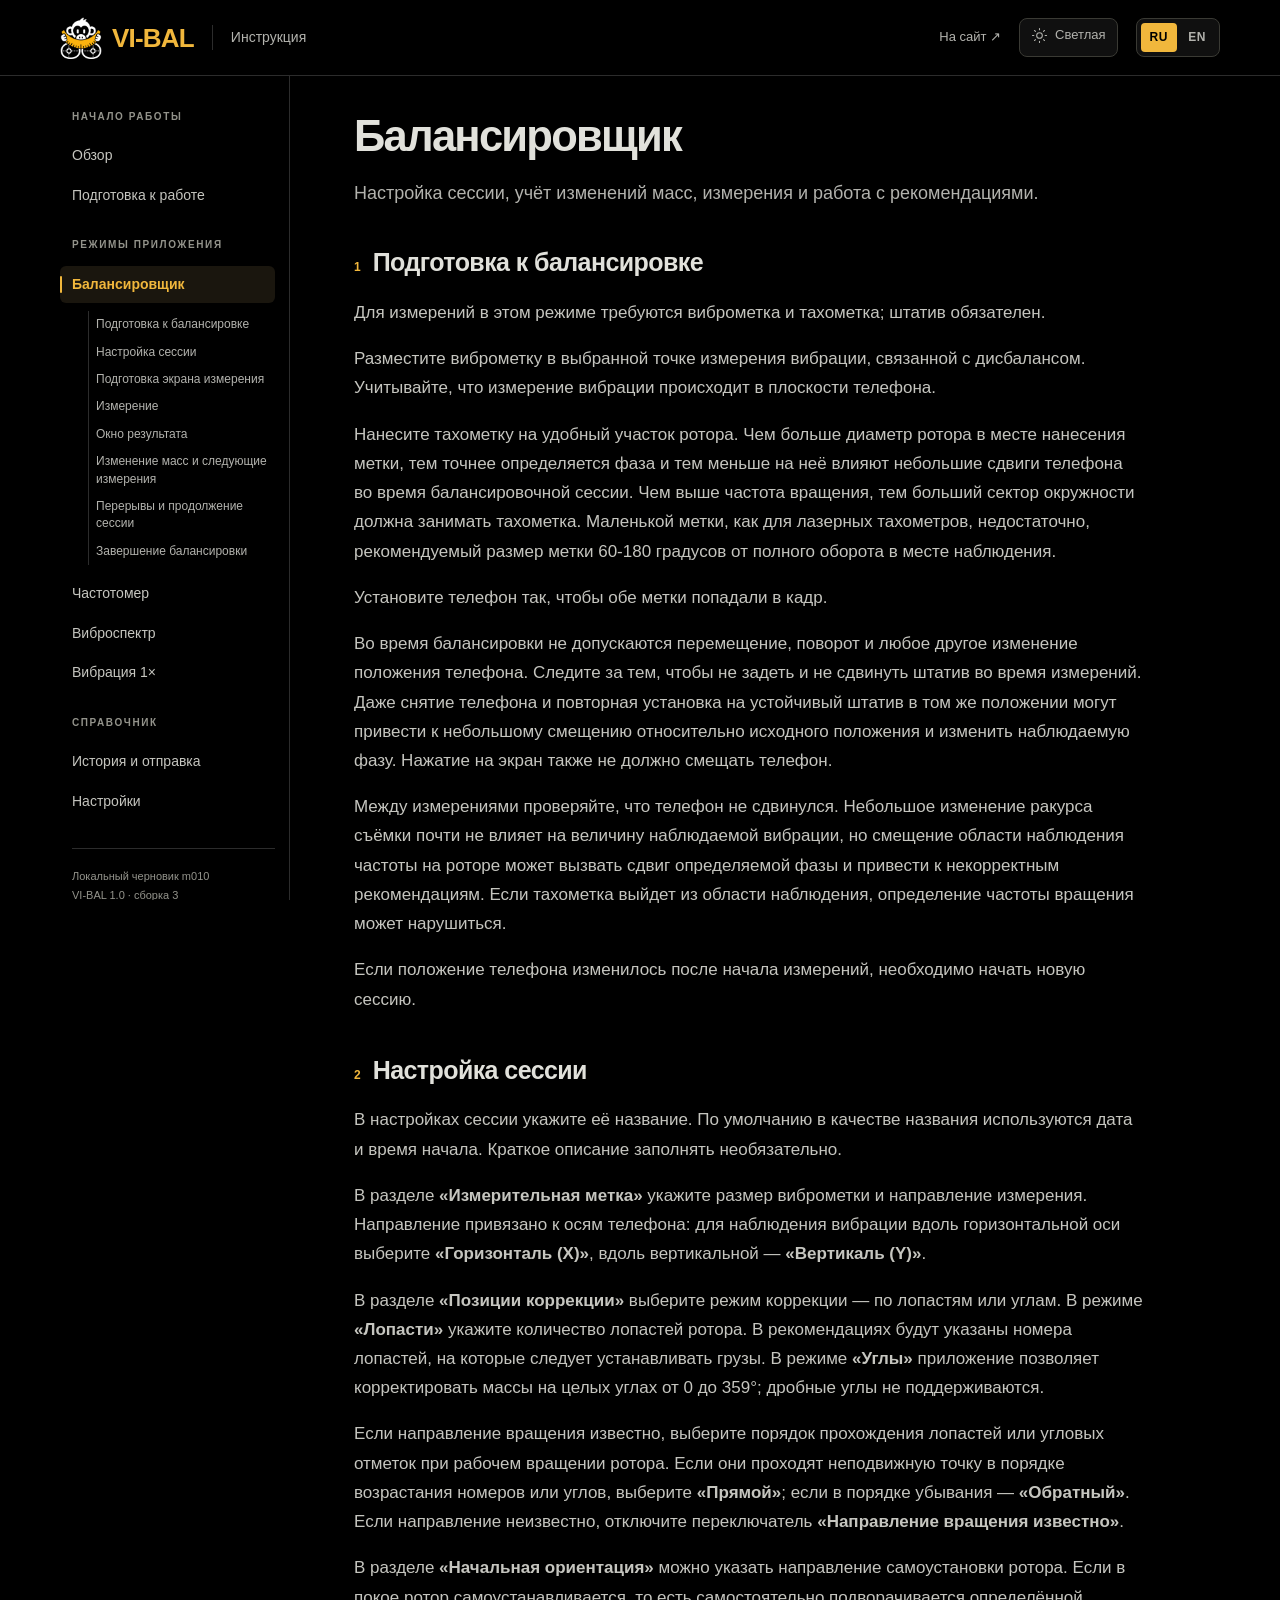
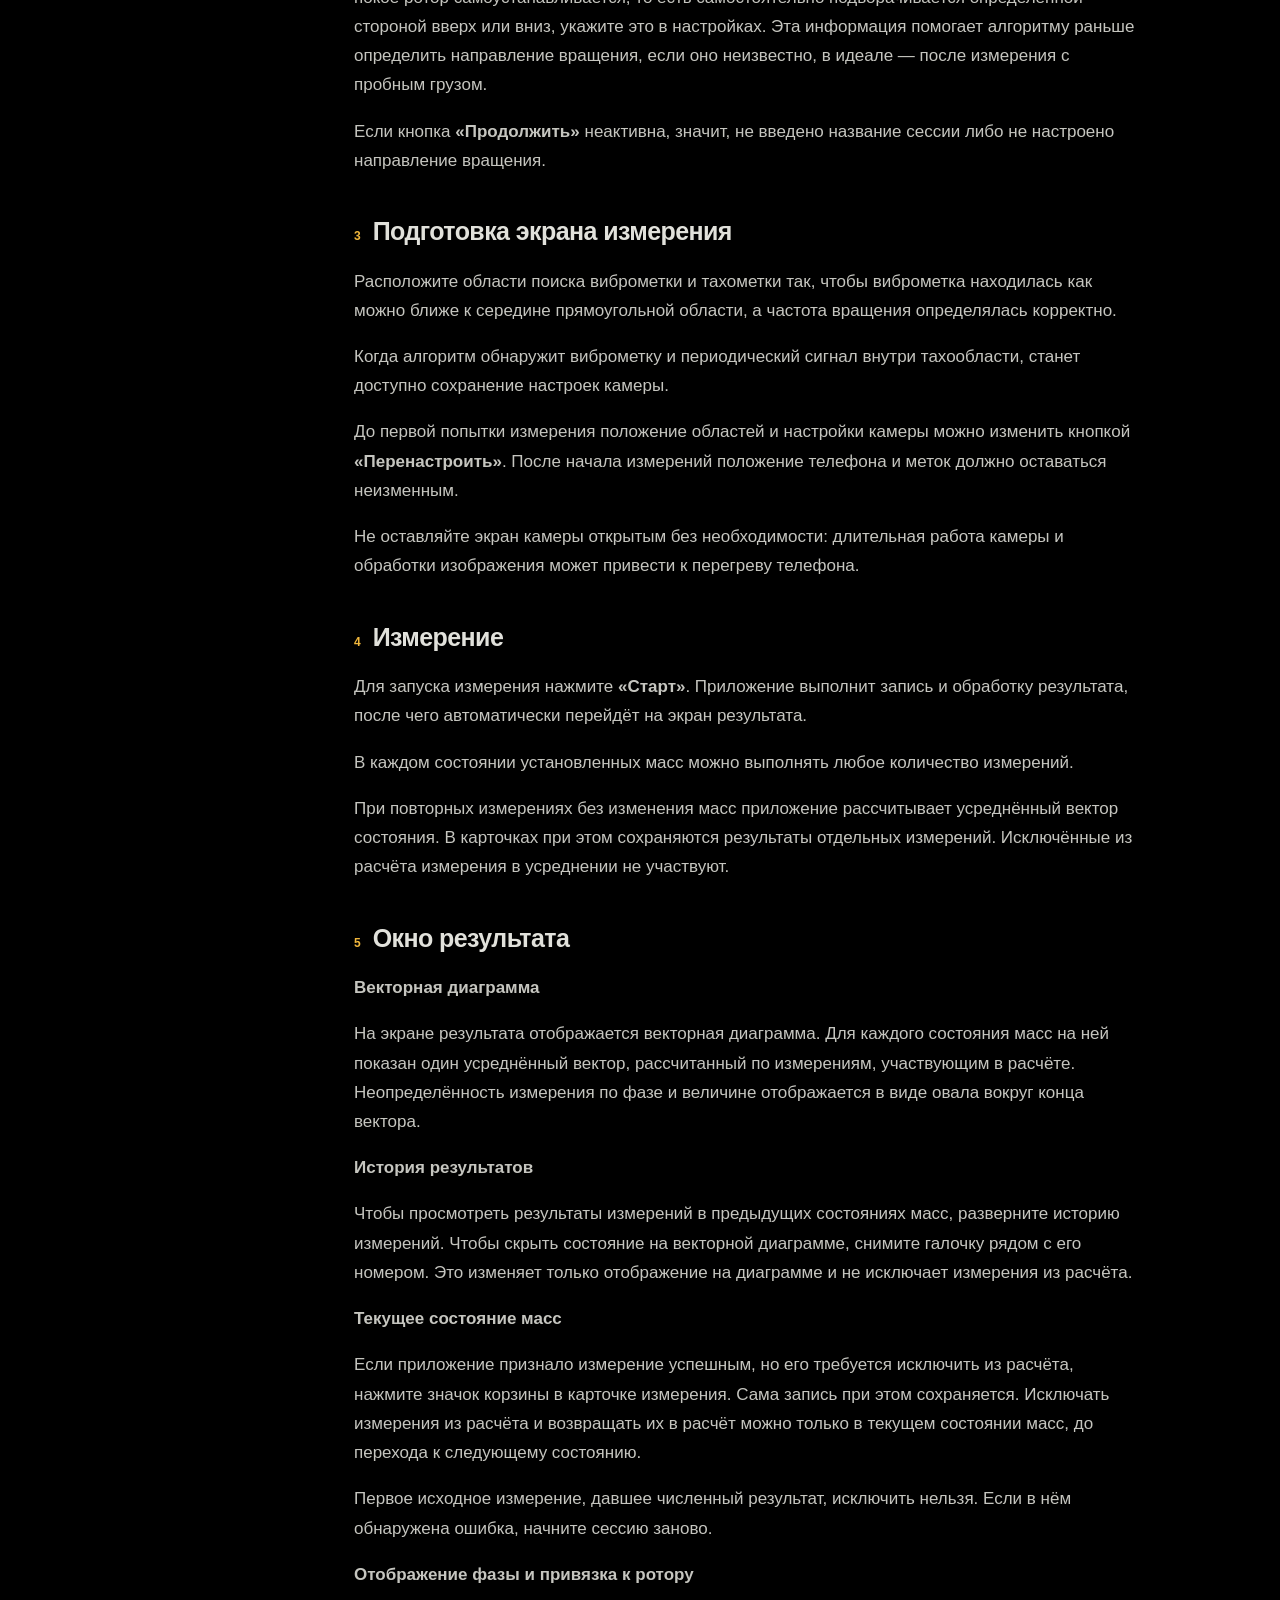
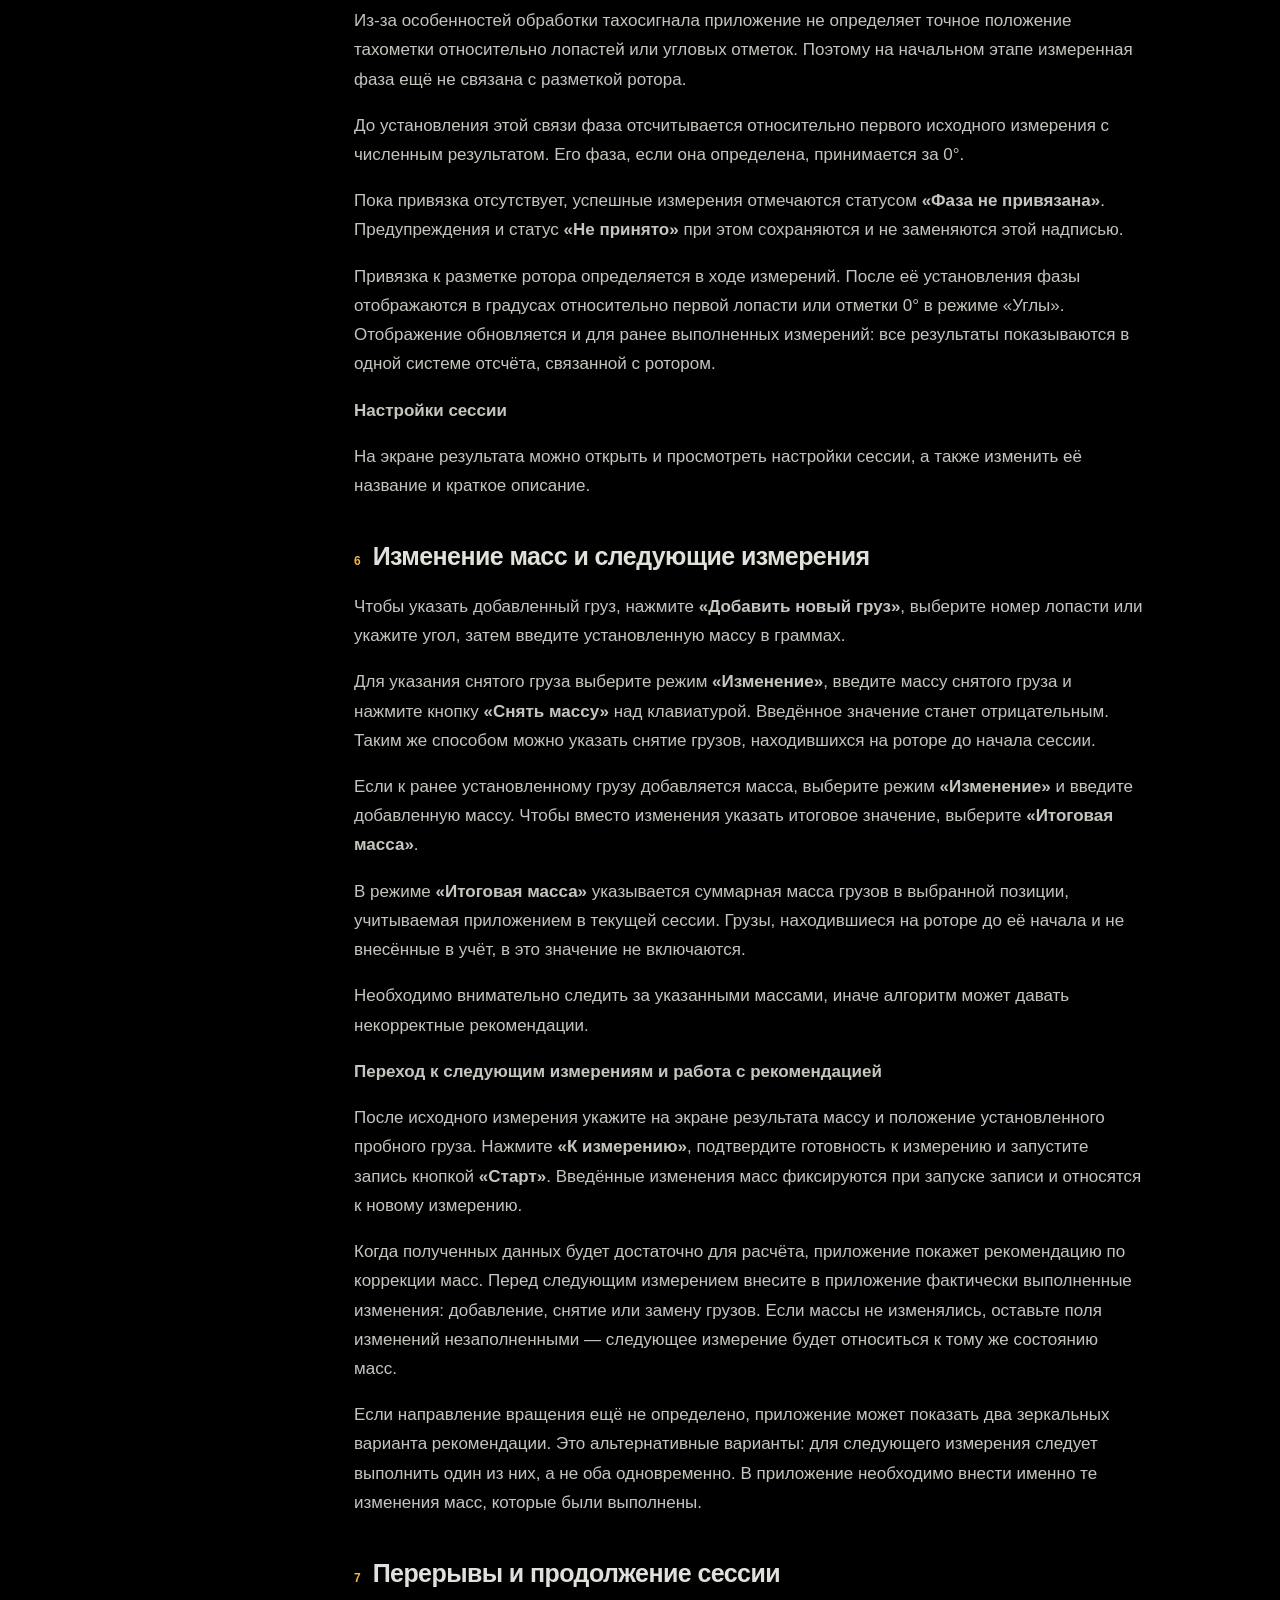
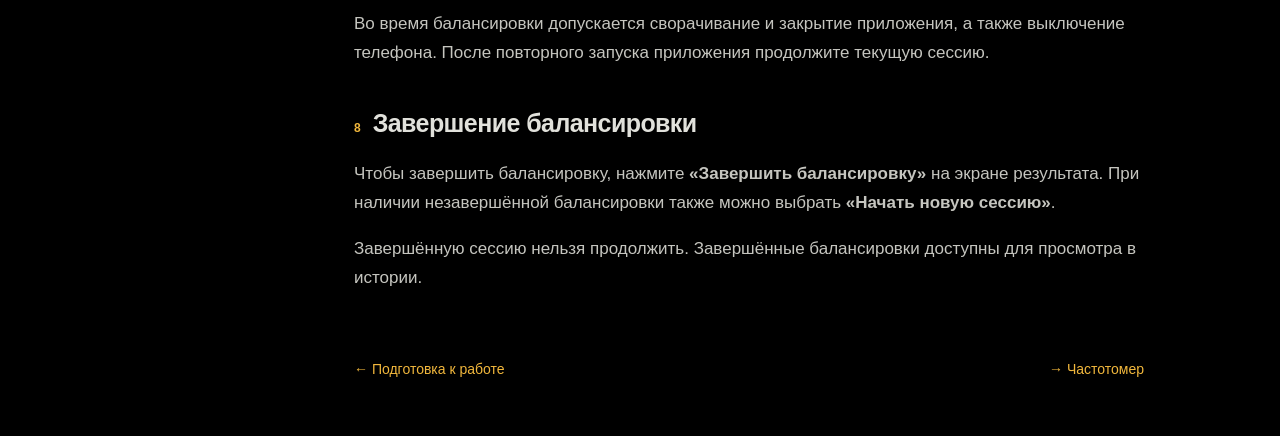
==== guide/balancer.html @ ea5568a9 "Add files via upload" ====
<!doctype html>
<html lang="ru" data-language="ru" data-theme="dark">
<head>
<meta charset="utf-8"><meta name="viewport" content="width=device-width,initial-scale=1,viewport-fit=cover">
<meta name="theme-color" content="#000000"><meta name="robots" content="noindex,nofollow">
<meta name="description" content="Настройка сессии, учёт изменений масс, измерения и работа с рекомендациями.">
<title>Балансировщик — VI-BAL</title>
<script>window.VIBAL_GUIDE = {languages: ["ru", "en"], defaultLanguage: "ru", themes: ["dark", "light"], defaultTheme: "dark"};
(function(){var c=window.VIBAL_GUIDE,p=new URLSearchParams(location.search),s=null,t=null;
try{s=localStorage.getItem("vibal-guide-language");t=localStorage.getItem("vibal-guide-theme");}catch(e){}
var l=c.languages.indexOf(p.get("lang"))>=0?p.get("lang"):(c.languages.indexOf(s)>=0?s:c.defaultLanguage);
var h=c.themes.indexOf(p.get("theme"))>=0?p.get("theme"):(c.themes.indexOf(t)>=0?t:c.defaultTheme);
var r=document.documentElement;r.setAttribute("lang",l);r.setAttribute("data-language",l);r.setAttribute("data-theme",h);})();</script>
<link rel="icon" type="image/png" href="assets/favicon.png">
<link rel="stylesheet" href="assets/guide.css">
<script src="assets/guide.js" defer></script>
</head>
<body data-page="balancer" data-title-ru="Балансировщик — VI-BAL" data-title-en="Balancer — VI-BAL">
<a class="skip-link" href="#main"><span data-lang="ru" lang="ru">К тексту инструкции</span><span data-lang="en" lang="en">Skip to guide text</span></a>
<noscript><p class="noscript">Для переключения языка, темы и мобильного меню нужен JavaScript. Русский текст доступен ниже.</p></noscript>
<header class="site-header"><div class="header-inner">
<a class="brand" href="index.html" aria-label="VI-BAL: инструкция" data-label-ru="VI-BAL: инструкция" data-label-en="VI-BAL: user guide"><img src="assets/MonkeyLogo.jpg" alt="" width="42" height="42"><span class="brand-word">VI-BAL</span><span class="header-name"><span data-lang="ru" lang="ru">Инструкция</span><span data-lang="en" lang="en">User guide</span></span></a>
<div class="header-actions">
<a href="https://vi-bal.com/" data-website target="_blank" rel="noopener noreferrer" class="site-link"><span data-lang="ru" lang="ru">На сайт ↗</span><span data-lang="en" lang="en">Website ↗</span></a>
<button type="button" id="theme-toggle" class="theme-toggle" aria-label="Включить светлую тему" title="Включить светлую тему"><span class="theme-action-light"><svg viewBox="0 0 24 24" width="17" height="17" fill="none" stroke="currentColor" stroke-width="1.5" stroke-linecap="round" aria-hidden="true"><circle cx="12" cy="12" r="4"/><path d="M12 2v2m0 16v2M2 12h2m16 0h2M4.9 4.9l1.4 1.4m11.4 11.4 1.4 1.4M4.9 19.1l1.4-1.4M17.7 6.3l1.4-1.4"/></svg><span data-lang="ru" lang="ru">Светлая</span><span data-lang="en" lang="en">Light</span></span><span class="theme-action-dark"><svg viewBox="0 0 24 24" width="17" height="17" fill="none" stroke="currentColor" stroke-width="1.5" stroke-linecap="round" stroke-linejoin="round" aria-hidden="true"><path d="M20 14.1A8.3 8.3 0 0 1 9.9 4 8.3 8.3 0 1 0 20 14.1Z"/></svg><span data-lang="ru" lang="ru">Тёмная</span><span data-lang="en" lang="en">Dark</span></span></button>
<div class="lang-switch" role="group" aria-label="Язык инструкции" data-label-ru="Язык инструкции" data-label-en="Guide language"><button type="button" data-language-button="ru" aria-pressed="true" lang="ru">RU</button><button type="button" data-language-button="en" aria-pressed="false" lang="en">EN</button></div>
</div></div></header>
<button type="button" id="menu-toggle" class="mobile-nav-toggle" aria-controls="contents" aria-expanded="false"><span data-lang="ru" lang="ru">Содержание инструкции</span><span data-lang="en" lang="en">Guide contents</span><span class="menu-indicator" aria-hidden="true">⌄</span></button>
<div class="layout"><nav id="contents" class="sidebar" aria-label="Содержание" data-label-ru="Содержание" data-label-en="Contents"><div class="nav-group"><p class="sidebar-title"><span data-lang="ru" lang="ru">Начало работы</span><span data-lang="en" lang="en">Getting started</span></p><a class="chapter-link" href="index.html"><span data-lang="ru" lang="ru">Обзор</span><span data-lang="en" lang="en">Overview</span></a><a class="chapter-link" href="preparation.html"><span data-lang="ru" lang="ru">Подготовка к работе</span><span data-lang="en" lang="en">Getting started</span></a></div><div class="nav-group"><p class="sidebar-title"><span data-lang="ru" lang="ru">Режимы приложения</span><span data-lang="en" lang="en">App modes</span></p><a class="chapter-link" href="balancer.html" aria-current="page"><span data-lang="ru" lang="ru">Балансировщик</span><span data-lang="en" lang="en">Balancer</span></a><ul class="section-links"><li><a href="#preparation"><span data-lang="ru" lang="ru">Подготовка к балансировке</span><span data-lang="en" lang="en">Preparing for balancing</span></a></li><li><a href="#setup"><span data-lang="ru" lang="ru">Настройка сессии</span><span data-lang="en" lang="en">Session setup</span></a></li><li><a href="#camera"><span data-lang="ru" lang="ru">Подготовка экрана измерения</span><span data-lang="en" lang="en">Preparing the measurement screen</span></a></li><li><a href="#baseline"><span data-lang="ru" lang="ru">Измерение</span><span data-lang="en" lang="en">Measurement</span></a></li><li><a href="#results"><span data-lang="ru" lang="ru">Окно результата</span><span data-lang="en" lang="en">Result screen</span></a></li><li><a href="#weights"><span data-lang="ru" lang="ru">Изменение масс и следующие измерения</span><span data-lang="en" lang="en">Weight changes and subsequent measurements</span></a></li><li><a href="#breaks"><span data-lang="ru" lang="ru">Перерывы и продолжение сессии</span><span data-lang="en" lang="en">Pausing and resuming a session</span></a></li><li><a href="#finish"><span data-lang="ru" lang="ru">Завершение балансировки</span><span data-lang="en" lang="en">Finishing balancing</span></a></li></ul><a class="chapter-link" href="frequency-meter.html"><span data-lang="ru" lang="ru">Частотомер</span><span data-lang="en" lang="en">Frequency Meter</span></a><a class="chapter-link" href="vibration-spectrum.html"><span data-lang="ru" lang="ru">Виброспектр</span><span data-lang="en" lang="en">Vibration Spectrum</span></a><a class="chapter-link" href="vibration-1x.html"><span data-lang="ru" lang="ru">Вибрация 1×</span><span data-lang="en" lang="en">1× Vibration</span></a></div><div class="nav-group"><p class="sidebar-title"><span data-lang="ru" lang="ru">Справочник</span><span data-lang="en" lang="en">Reference</span></p><a class="chapter-link" href="history.html"><span data-lang="ru" lang="ru">История и отправка</span><span data-lang="en" lang="en">History and sharing</span></a><a class="chapter-link" href="settings.html"><span data-lang="ru" lang="ru">Настройки</span><span data-lang="en" lang="en">Settings</span></a></div><div class="nav-footer"><span data-lang="ru" lang="ru">Локальный черновик m010<br>VI-BAL 1.0 · сборка 3</span><span data-lang="en" lang="en">Local draft m010<br>VI-BAL 1.0 · build 3</span></div></nav>
<main id="main" class="main"><header class="page-header"><h1><span data-lang="ru" lang="ru">Балансировщик</span><span data-lang="en" lang="en">Balancer</span></h1><p class="page-description"><span data-lang="ru" lang="ru">Настройка сессии, учёт изменений масс, измерения и работа с рекомендациями.</span><span data-lang="en" lang="en">Session setup, recording weight changes, measurements and recommendations.</span></p></header>
<section class="guide-section" id="preparation" aria-labelledby="heading-preparation"><h2 class="section-heading" id="heading-preparation"><span class="section-index">1</span> <span data-lang="ru" lang="ru">Подготовка к балансировке</span><span data-lang="en" lang="en">Preparing for balancing</span></h2><p data-content-kind="p"><span data-lang="ru" lang="ru">Для измерений в этом режиме требуются виброметка и тахометка; штатив обязателен.</span><span data-lang="en" lang="en">Measurements in this mode require a vibration marker and a tach mark; a tripod is mandatory.</span></p><p data-content-kind="p"><span data-lang="ru" lang="ru">Разместите виброметку в выбранной точке измерения вибрации, связанной с дисбалансом. Учитывайте, что измерение вибрации происходит в плоскости телефона.</span><span data-lang="en" lang="en">Place the vibration marker at the selected point for measuring vibration caused by unbalance. Keep in mind that vibration is measured in the plane of the phone.</span></p><p data-content-kind="p"><span data-lang="ru" lang="ru">Нанесите тахометку на удобный участок ротора. Чем больше диаметр ротора в месте нанесения метки, тем точнее определяется фаза и тем меньше на неё влияют небольшие сдвиги телефона во время балансировочной сессии. Чем выше частота вращения, тем больший сектор окружности должна занимать тахометка. Маленькой метки, как для лазерных тахометров, недостаточно, рекомендуемый размер метки 60-180 градусов от полного оборота в месте наблюдения.</span><span data-lang="en" lang="en">Apply the tach mark to a convenient part of the rotor. The larger the rotor diameter at the mark location, the more accurately the phase is determined and the less it is affected by small shifts of the phone during a balancing session. The higher the rotational frequency, the larger the sector of the circumference the tach mark must cover. A small mark of the kind used for laser tachometers is not sufficient; the recommended mark size is 60–180 degrees of a full turn at the observation point.</span></p><p data-content-kind="p"><span data-lang="ru" lang="ru">Установите телефон так, чтобы обе метки попадали в кадр.</span><span data-lang="en" lang="en">Position the phone so that both marks are in view.</span></p><p data-content-kind="p"><span data-lang="ru" lang="ru">Во время балансировки не допускаются перемещение, поворот и любое другое изменение положения телефона. Следите за тем, чтобы не задеть и не сдвинуть штатив во время измерений. Даже снятие телефона и повторная установка на устойчивый штатив в том же положении могут привести к небольшому смещению относительно исходного положения и изменить наблюдаемую фазу. Нажатие на экран также не должно смещать телефон.</span><span data-lang="en" lang="en">The phone must not be moved, rotated or repositioned in any way during balancing. Take care not to touch or shift the tripod during measurements. Even removing the phone and placing it back on a stable tripod in the same position can cause a small shift relative to its original position and change the observed phase. Tapping the screen must not move the phone either.</span></p><p data-content-kind="p"><span data-lang="ru" lang="ru">Между измерениями проверяйте, что телефон не сдвинулся. Небольшое изменение ракурса съёмки почти не влияет на величину наблюдаемой вибрации, но смещение области наблюдения частоты на роторе может вызвать сдвиг определяемой фазы и привести к некорректным рекомендациям. Если тахометка выйдет из области наблюдения, определение частоты вращения может нарушиться.</span><span data-lang="en" lang="en">Between measurements, check that the phone has not moved. A small change in viewing angle has almost no effect on the observed vibration magnitude, but shifting the frequency observation region on the rotor can shift the detected phase and lead to incorrect recommendations. If the tach mark leaves the observation region, rotational frequency detection may be disrupted.</span></p><p data-content-kind="p"><span data-lang="ru" lang="ru">Если положение телефона изменилось после начала измерений, необходимо начать новую сессию.</span><span data-lang="en" lang="en">If the phone position changes after measurements have started, you must start a new session.</span></p></section>
<section class="guide-section" id="setup" aria-labelledby="heading-setup"><h2 class="section-heading" id="heading-setup"><span class="section-index">2</span> <span data-lang="ru" lang="ru">Настройка сессии</span><span data-lang="en" lang="en">Session setup</span></h2><p data-content-kind="p"><span data-lang="ru" lang="ru">В настройках сессии укажите её название. По умолчанию в качестве названия используются дата и время начала. Краткое описание заполнять необязательно.</span><span data-lang="en" lang="en">Enter a session title in the session settings. By default, the start date and time are used as the title. The short description is optional.</span></p><p data-content-kind="p"><span data-lang="ru" lang="ru">В разделе <strong>«Измерительная метка»</strong> укажите размер виброметки и направление измерения. Направление привязано к осям телефона: для наблюдения вибрации вдоль горизонтальной оси выберите <strong>«Горизонталь (X)»</strong>, вдоль вертикальной — <strong>«Вертикаль (Y)»</strong>.</span><span data-lang="en" lang="en">Under <strong>Measurement marker</strong>, specify the vibration marker size and measurement direction. The direction is tied to the phone’s axes: select <strong>Horizontal (X)</strong> to observe vibration along the horizontal axis, or <strong>Vertical (Y)</strong> for the vertical axis.</span></p><p data-content-kind="p"><span data-lang="ru" lang="ru">В разделе <strong>«Позиции коррекции»</strong> выберите режим коррекции — по лопастям или углам. В режиме <strong>«Лопасти»</strong> укажите количество лопастей ротора. В рекомендациях будут указаны номера лопастей, на которые следует устанавливать грузы. В режиме <strong>«Углы»</strong> приложение позволяет корректировать массы на целых углах от 0 до 359°; дробные углы не поддерживаются.</span><span data-lang="en" lang="en">Under <strong>Correction positions</strong>, select blade-based or angle-based correction. In <strong>Blades</strong> mode, specify the number of rotor blades. Recommendations will identify the blades on which weights should be installed. In <strong>Angles</strong> mode, the app allows weight corrections at integer angles from 0 to 359°; fractional angles are not supported.</span></p><p data-content-kind="p"><span data-lang="ru" lang="ru">Если направление вращения известно, выберите порядок прохождения лопастей или угловых отметок при рабочем вращении ротора. Если они проходят неподвижную точку в порядке возрастания номеров или углов, выберите <strong>«Прямой»</strong>; если в порядке убывания — <strong>«Обратный»</strong>. Если направление неизвестно, отключите переключатель <strong>«Направление вращения известно»</strong>.</span><span data-lang="en" lang="en">If the rotation direction is known, select the order in which blade numbers or angle markings pass a fixed point during normal rotor operation. Select <strong>Increasing</strong> if they pass in increasing numerical or angular order, or <strong>Decreasing</strong> if they pass in decreasing order. If the direction is unknown, turn off <strong>Rotation direction is known</strong>.</span></p><p data-content-kind="p"><span data-lang="ru" lang="ru">В разделе <strong>«Начальная ориентация»</strong> можно указать направление самоустановки ротора. Если в покое ротор самоустанавливается, то есть самостоятельно подворачивается определённой стороной вверх или вниз, укажите это в настройках. Эта информация помогает алгоритму раньше определить направление вращения, если оно неизвестно, в идеале — после измерения с пробным грузом.</span><span data-lang="en" lang="en">Under <strong>Initial orientation</strong>, you can specify the rotor’s self-settling orientation. If the rotor settles at rest, turning a particular side upwards or downwards on its own, indicate this in the settings. This information helps the algorithm determine an unknown rotation direction sooner, ideally after the trial-weight measurement.</span></p><p data-content-kind="p"><span data-lang="ru" lang="ru">Если кнопка <strong>«Продолжить»</strong> неактивна, значит, не введено название сессии либо не настроено направление вращения.</span><span data-lang="en" lang="en">If <strong>Continue</strong> is inactive, the session title has not been entered or the rotation direction has not been configured.</span></p></section>
<section class="guide-section" id="camera" aria-labelledby="heading-camera"><h2 class="section-heading" id="heading-camera"><span class="section-index">3</span> <span data-lang="ru" lang="ru">Подготовка экрана измерения</span><span data-lang="en" lang="en">Preparing the measurement screen</span></h2><p data-content-kind="p"><span data-lang="ru" lang="ru">Расположите области поиска виброметки и тахометки так, чтобы виброметка находилась как можно ближе к середине прямоугольной области, а частота вращения определялась корректно.</span><span data-lang="en" lang="en">Position the vibration marker and tach mark search regions so that the vibration marker is as close as possible to the centre of its rectangular region and the rotational frequency is detected correctly.</span></p><p data-content-kind="p"><span data-lang="ru" lang="ru">Когда алгоритм обнаружит виброметку и периодический сигнал внутри тахообласти, станет доступно сохранение настроек камеры.</span><span data-lang="en" lang="en">Once the algorithm detects the vibration marker and a periodic signal within the tach region, the camera settings can be saved.</span></p><p data-content-kind="p"><span data-lang="ru" lang="ru">До первой попытки измерения положение областей и настройки камеры можно изменить кнопкой <strong>«Перенастроить»</strong>. После начала измерений положение телефона и меток должно оставаться неизменным.</span><span data-lang="en" lang="en">Before the first measurement attempt, you can change the region positions and camera settings using <strong>Reconfigure</strong>. Once measurements have started, the phone and marks must remain in the same positions.</span></p><p data-content-kind="p"><span data-lang="ru" lang="ru">Не оставляйте экран камеры открытым без необходимости: длительная работа камеры и обработки изображения может привести к перегреву телефона.</span><span data-lang="en" lang="en">Do not leave the camera screen open unnecessarily: prolonged camera operation and image processing can cause the phone to overheat.</span></p></section>
<section class="guide-section" id="baseline" aria-labelledby="heading-baseline"><h2 class="section-heading" id="heading-baseline"><span class="section-index">4</span> <span data-lang="ru" lang="ru">Измерение</span><span data-lang="en" lang="en">Measurement</span></h2><p data-content-kind="p"><span data-lang="ru" lang="ru">Для запуска измерения нажмите <strong>«Старт»</strong>. Приложение выполнит запись и обработку результата, после чего автоматически перейдёт на экран результата.</span><span data-lang="en" lang="en">Tap <strong>Start</strong> to begin a measurement. The app will record and process the measurement, then automatically open the result screen.</span></p><p data-content-kind="p"><span data-lang="ru" lang="ru">В каждом состоянии установленных масс можно выполнять любое количество измерений.</span><span data-lang="en" lang="en">You can take any number of measurements in each weight state.</span></p><p data-content-kind="p"><span data-lang="ru" lang="ru">При повторных измерениях без изменения масс приложение рассчитывает усреднённый вектор состояния. В карточках при этом сохраняются результаты отдельных измерений. Исключённые из расчёта измерения в усреднении не участвуют.</span><span data-lang="en" lang="en">When measurements are repeated without changing weights, the app calculates an averaged vector for the state. The cards retain the individual measurement results. Measurements excluded from the calculation are not included in the average.</span></p></section>
<section class="guide-section" id="results" aria-labelledby="heading-results"><h2 class="section-heading" id="heading-results"><span class="section-index">5</span> <span data-lang="ru" lang="ru">Окно результата</span><span data-lang="en" lang="en">Result screen</span></h2><p data-content-kind="p"><span data-lang="ru" lang="ru"><strong>Векторная диаграмма</strong></span><span data-lang="en" lang="en"><strong>Vector diagram</strong></span></p><p data-content-kind="p"><span data-lang="ru" lang="ru">На экране результата отображается векторная диаграмма. Для каждого состояния масс на ней показан один усреднённый вектор, рассчитанный по измерениям, участвующим в расчёте. Неопределённость измерения по фазе и величине отображается в виде овала вокруг конца вектора.</span><span data-lang="en" lang="en">The result screen displays a vector diagram. Each weight state is represented by one averaged vector calculated from the measurements included in the calculation. Measurement uncertainty in phase and magnitude is shown as an oval around the tip of the vector.</span></p><p data-content-kind="p"><span data-lang="ru" lang="ru"><strong>История результатов</strong></span><span data-lang="en" lang="en"><strong>Result history</strong></span></p><p data-content-kind="p"><span data-lang="ru" lang="ru">Чтобы просмотреть результаты измерений в предыдущих состояниях масс, разверните историю измерений. Чтобы скрыть состояние на векторной диаграмме, снимите галочку рядом с его номером. Это изменяет только отображение на диаграмме и не исключает измерения из расчёта.</span><span data-lang="en" lang="en">Expand the measurement history to view results from previous weight states. Clear the checkbox next to a state’s number to hide it on the vector diagram. This changes only its visibility on the diagram; it does not exclude measurements from the calculation.</span></p><p id="states" style="scroll-margin-top: calc(var(--header) + 68px)" data-content-kind="p"><span data-lang="ru" lang="ru"><strong>Текущее состояние масс</strong></span><span data-lang="en" lang="en"><strong>Current weight state</strong></span></p><p data-content-kind="p"><span data-lang="ru" lang="ru">Если приложение признало измерение успешным, но его требуется исключить из расчёта, нажмите значок корзины в карточке измерения. Сама запись при этом сохраняется. Исключать измерения из расчёта и возвращать их в расчёт можно только в текущем состоянии масс, до перехода к следующему состоянию.</span><span data-lang="en" lang="en">If the app has accepted a measurement but you need to exclude it from the calculation, tap the trash icon on its card. The record itself is retained. Measurements can be excluded from and returned to the calculation only within the current weight state, before moving to the next state.</span></p><p data-content-kind="p"><span data-lang="ru" lang="ru">Первое исходное измерение, давшее численный результат, исключить нельзя. Если в нём обнаружена ошибка, начните сессию заново.</span><span data-lang="en" lang="en">The first initial measurement that produced a numerical result cannot be excluded. If you find an error in it, start the session again.</span></p><p data-content-kind="p"><span data-lang="ru" lang="ru"><strong>Отображение фазы и привязка к ротору</strong></span><span data-lang="en" lang="en"><strong>Phase display and rotor reference</strong></span></p><p data-content-kind="p"><span data-lang="ru" lang="ru">Из-за особенностей обработки тахосигнала приложение не определяет точное положение тахометки относительно лопастей или угловых отметок. Поэтому на начальном этапе измеренная фаза ещё не связана с разметкой ротора.</span><span data-lang="en" lang="en">Because of how the tach signal is processed, the app does not determine the exact position of the tach mark relative to the blades or angle markings. At the initial stage, the measured phase is therefore not yet referenced to the rotor markings.</span></p><p data-content-kind="p"><span data-lang="ru" lang="ru">До установления этой связи фаза отсчитывается относительно первого исходного измерения с численным результатом. Его фаза, если она определена, принимается за 0°.</span><span data-lang="en" lang="en">Until this reference is established, phase is measured relative to the first initial measurement with a numerical result. Its phase, if determined, is taken as 0°.</span></p><p data-content-kind="p"><span data-lang="ru" lang="ru">Пока привязка отсутствует, успешные измерения отмечаются статусом <strong>«Фаза не привязана»</strong>. Предупреждения и статус <strong>«Не принято»</strong> при этом сохраняются и не заменяются этой надписью.</span><span data-lang="en" lang="en">Until the reference is established, successful measurements are labelled <strong>Phase not referenced</strong>. Warnings and the <strong>Not accepted</strong> status remain unchanged and are not replaced by this label.</span></p><p data-content-kind="p"><span data-lang="ru" lang="ru">Привязка к разметке ротора определяется в ходе измерений. После её установления фазы отображаются в градусах относительно первой лопасти или отметки 0° в режиме «Углы». Отображение обновляется и для ранее выполненных измерений: все результаты показываются в одной системе отсчёта, связанной с ротором.</span><span data-lang="en" lang="en">The reference to the rotor markings is established during measurements. Once it is established, phases are displayed in degrees relative to the first blade, or to the 0° mark in Angles mode. Previously completed measurements are also updated: all results are displayed in a single reference frame tied to the rotor.</span></p><p data-content-kind="p"><span data-lang="ru" lang="ru"><strong>Настройки сессии</strong></span><span data-lang="en" lang="en"><strong>Session settings</strong></span></p><p data-content-kind="p"><span data-lang="ru" lang="ru">На экране результата можно открыть и просмотреть настройки сессии, а также изменить её название и краткое описание.</span><span data-lang="en" lang="en">On the result screen, you can open and review the session settings and edit the session title and short description.</span></p></section>
<section class="guide-section" id="weights" aria-labelledby="heading-weights"><h2 class="section-heading" id="heading-weights"><span class="section-index">6</span> <span data-lang="ru" lang="ru">Изменение масс и следующие измерения</span><span data-lang="en" lang="en">Weight changes and subsequent measurements</span></h2><p data-content-kind="p"><span data-lang="ru" lang="ru">Чтобы указать добавленный груз, нажмите <strong>«Добавить новый груз»</strong>, выберите номер лопасти или укажите угол, затем введите установленную массу в граммах.</span><span data-lang="en" lang="en">To enter a weight that has been added, tap <strong>Add new weight</strong>, select a blade number or enter an angle, then enter the installed mass in grams.</span></p><p data-content-kind="p"><span data-lang="ru" lang="ru">Для указания снятого груза выберите режим <strong>«Изменение»</strong>, введите массу снятого груза и нажмите кнопку <strong>«Снять массу»</strong> над клавиатурой. Введённое значение станет отрицательным. Таким же способом можно указать снятие грузов, находившихся на роторе до начала сессии.</span><span data-lang="en" lang="en">To record a removed weight, select <strong>Change</strong>, enter the mass of the removed weight and tap <strong>Remove weight</strong> above the keyboard. The entered value will become negative. The same method can be used to record the removal of weights that were on the rotor before the session began.</span></p><p data-content-kind="p"><span data-lang="ru" lang="ru">Если к ранее установленному грузу добавляется масса, выберите режим <strong>«Изменение»</strong> и введите добавленную массу. Чтобы вместо изменения указать итоговое значение, выберите <strong>«Итоговая масса»</strong>.</span><span data-lang="en" lang="en">If you add mass to a previously installed weight, select <strong>Change</strong> and enter the added mass. To enter the resulting total instead of a change, select <strong>Total mass</strong>.</span></p><p data-content-kind="p"><span data-lang="ru" lang="ru">В режиме <strong>«Итоговая масса»</strong> указывается суммарная масса грузов в выбранной позиции, учитываемая приложением в текущей сессии. Грузы, находившиеся на роторе до её начала и не внесённые в учёт, в это значение не включаются.</span><span data-lang="en" lang="en"><strong>Total mass</strong> specifies the total mass of the weights at the selected position that the app is tracking in the current session. Weights that were already on the rotor before the session began and were not entered in the app are not included in this value.</span></p><p data-content-kind="p"><span data-lang="ru" lang="ru">Необходимо внимательно следить за указанными массами, иначе алгоритм может давать некорректные рекомендации.</span><span data-lang="en" lang="en">Check the entered masses carefully; incorrect values can lead to incorrect recommendations.</span></p><p id="recommendation" style="scroll-margin-top: calc(var(--header) + 68px)" data-content-kind="p"><span data-lang="ru" lang="ru"><strong>Переход к следующим измерениям и работа с рекомендацией</strong></span><span data-lang="en" lang="en"><strong>Proceeding to the next measurement and using recommendations</strong></span></p><p data-content-kind="p"><span data-lang="ru" lang="ru">После исходного измерения укажите на экране результата массу и положение установленного пробного груза. Нажмите <strong>«К измерению»</strong>, подтвердите готовность к измерению и запустите запись кнопкой <strong>«Старт»</strong>. Введённые изменения масс фиксируются при запуске записи и относятся к новому измерению.</span><span data-lang="en" lang="en">After the initial measurement, enter the mass and position of the installed trial weight on the result screen. Tap <strong>Back to Measurement</strong>, confirm that you are ready to measure, and start recording with <strong>Start</strong>. The entered weight changes are committed when recording starts and apply to the new measurement.</span></p><p data-content-kind="p"><span data-lang="ru" lang="ru">Когда полученных данных будет достаточно для расчёта, приложение покажет рекомендацию по коррекции масс. Перед следующим измерением внесите в приложение фактически выполненные изменения: добавление, снятие или замену грузов. Если массы не изменялись, оставьте поля изменений незаполненными — следующее измерение будет относиться к тому же состоянию масс.</span><span data-lang="en" lang="en">Once enough data has been collected for the calculation, the app will show a weight correction recommendation. Before the next measurement, record the changes actually made: adding, removing or replacing weights. If the weights have not changed, leave the change fields empty; the next measurement will belong to the same weight state.</span></p><p data-content-kind="p"><span data-lang="ru" lang="ru">Если направление вращения ещё не определено, приложение может показать два зеркальных варианта рекомендации. Это альтернативные варианты: для следующего измерения следует выполнить один из них, а не оба одновременно. В приложение необходимо внести именно те изменения масс, которые были выполнены.</span><span data-lang="en" lang="en">If the rotation direction has not yet been determined, the app may show two mirrored recommendations. These are alternatives: implement one of them for the next measurement, not both at once. Enter only the weight changes that were actually made.</span></p></section>
<section class="guide-section" id="breaks" aria-labelledby="heading-breaks"><h2 class="section-heading" id="heading-breaks"><span class="section-index">7</span> <span data-lang="ru" lang="ru">Перерывы и продолжение сессии</span><span data-lang="en" lang="en">Pausing and resuming a session</span></h2><p data-content-kind="p"><span data-lang="ru" lang="ru">Во время балансировки допускается сворачивание и закрытие приложения, а также выключение телефона. После повторного запуска приложения продолжите текущую сессию.</span><span data-lang="en" lang="en">During balancing, you may minimise or close the app, or switch off the phone. When you relaunch the app, continue the current session.</span></p></section>
<section class="guide-section" id="finish" aria-labelledby="heading-finish"><h2 class="section-heading" id="heading-finish"><span class="section-index">8</span> <span data-lang="ru" lang="ru">Завершение балансировки</span><span data-lang="en" lang="en">Finishing balancing</span></h2><p data-content-kind="p"><span data-lang="ru" lang="ru">Чтобы завершить балансировку, нажмите <strong>«Завершить балансировку»</strong> на экране результата. При наличии незавершённой балансировки также можно выбрать <strong>«Начать новую сессию»</strong>.</span><span data-lang="en" lang="en">To finish balancing, tap <strong>Finish balancing</strong> on the result screen. If there is an unfinished balancing session, you can also select <strong>Start new session</strong>.</span></p><p data-content-kind="p"><span data-lang="ru" lang="ru">Завершённую сессию нельзя продолжить. Завершённые балансировки доступны для просмотра в истории.</span><span data-lang="en" lang="en">A completed session cannot be resumed. Completed balancing sessions can be viewed in History.</span></p></section>
<nav class="chapter-pager" aria-label="Другие главы" data-label-ru="Другие главы" data-label-en="Other chapters"><a href="preparation.html" class="pager-link pager-prev" rel="prev"><span data-lang="ru" lang="ru">← Подготовка к работе</span><span data-lang="en" lang="en">← Getting started</span></a><a href="frequency-meter.html" class="pager-link pager-next" rel="next"><span data-lang="ru" lang="ru">→ Частотомер</span><span data-lang="en" lang="en">→ Frequency Meter</span></a></nav>
</main></div>
</body></html>
---- guide/assets/guide.css ----
/* VI-BAL manual m005. Original navigation shell; unboxed reading text. */
:root {
  color-scheme: dark;
  --bg: #000;
  --text: #c5c5bf;
  --heading: #e1e1db;
  --muted: #b2b2ad;
  --quiet: #93938b;
  --line: #2c2c2c;
  --accent: #f1b73c;
  --brand: #f1b73c;
  --accent-surface: #1a160e;
  --hover: #141414;
  --control-bg: #101010;
  --control-line: #3a3a34;
  --menu-bg: #0b0b0a;
  --button-active-bg: #f1b73c;
  --button-active-text: #000;
  --header: 76px;
  --max: 1160px;
}
:root[data-theme="light"] {
  color-scheme: light;
  --bg: #f5f3ee;
  --text: #1b1b19;
  --heading: #11110f;
  --muted: #51514b;
  --quiet: #62625b;
  --line: #d9d6ce;
  --accent: #78540a;
  --brand: #332c1c;
  --accent-surface: #eae0ca;
  --hover: #eae7df;
  --control-bg: #efede6;
  --control-line: #c9c5b9;
  --menu-bg: #f5f3ee;
  --button-active-bg: #f1b73c;
  --button-active-text: #16140e;
}
* { box-sizing: border-box; }
html { background: var(--bg); scroll-behavior: auto; -webkit-text-size-adjust: 100%; }
body {
  margin: 0; min-height: 100vh; color: var(--text); background: var(--bg);
  font-family: -apple-system, BlinkMacSystemFont, "Segoe UI", Arial, sans-serif;
  font-size: 17px; line-height: 1.72; -webkit-font-smoothing: antialiased;
}
html[data-language="ru"] [data-lang="en"],
html[data-language="en"] [data-lang="ru"], [hidden] { display: none !important; }
a { color: var(--accent); text-underline-offset: .19em; text-decoration-thickness: 1px; }
a:hover { text-decoration-color: currentColor; }
button { font: inherit; color: inherit; cursor: pointer; touch-action: manipulation; }
button, a { -webkit-tap-highlight-color: transparent; }
a:focus-visible, button:focus-visible { outline: 2px solid var(--accent); outline-offset: 5px; border-radius: 4px; }
::selection { color: #111; background: #f1b73c; }
img { max-width: 100%; height: auto; }
.skip-link { position: fixed; left: 20px; top: -120px; z-index: 100; padding: 12px 18px; background: var(--button-active-bg); color: #000; border-radius: 8px; }
.skip-link:focus { top: 12px; }
.site-header { height: var(--header); position: sticky; top: 0; z-index: 40; background: var(--bg); border-bottom: 1px solid var(--line); }
.header-inner { width: min(calc(100% - 64px), var(--max)); height: 100%; margin: auto; display: flex; align-items: center; justify-content: space-between; gap: 20px; }
.brand { display: flex; align-items: center; gap: 10px; color: var(--brand); text-decoration: none; flex-shrink: 0; }
.brand img { width: 42px; height: 42px; object-fit: contain; border-radius: 8px; }
.brand-word { font-size: 26px; letter-spacing: -.8px; font-weight: 850; line-height: 1; }
.header-name { color: var(--muted); font-size: 14px; border-left: 1px solid var(--line); padding-left: 18px; margin-left: 8px; font-weight: 400; letter-spacing: 0; }
.header-actions { display: flex; align-items: center; gap: 18px; }
.site-link { color: var(--muted); text-decoration: none; font-size: 13px; white-space: nowrap; }
.site-link:hover { color: var(--heading); }
.theme-toggle { height: 39px; border: 1px solid var(--control-line); border-radius: 8px; background: var(--control-bg); color: var(--muted); font-size: 13px; line-height: 1.3; padding: 0 11px; }
.theme-toggle:hover { background: var(--hover); color: var(--heading); }
.theme-action-light, .theme-action-dark { display: inline-flex; align-items: center; gap: 7px; white-space: nowrap; }
.theme-toggle svg { flex-shrink: 0; }
html[data-theme="dark"] .theme-action-dark,
html[data-theme="light"] .theme-action-light { display: none !important; }
.lang-switch { display: flex; align-items: center; gap: 2px; padding: 4px; border: 1px solid var(--control-line); border-radius: 8px; background: var(--control-bg); }
.lang-switch button { border: 0; background: transparent; font-size: 12px; font-weight: 700; letter-spacing: .05em; line-height: 1.3; padding: 7px 9px; border-radius: 4px; color: var(--muted); }
.lang-switch button[aria-pressed="true"] { background: var(--button-active-bg); color: var(--button-active-text); }
.lang-switch button:hover:not([aria-pressed="true"]) { background: var(--hover); color: var(--heading); }
.mobile-nav-toggle { display: none; }
.layout { width: min(calc(100% - 64px), var(--max)); margin: 0 auto; display: grid; grid-template-columns: 230px minmax(0, 1fr); gap: 64px; align-items: start; }
.sidebar { position: sticky; top: var(--header); padding: 32px 14px 30px 0; border-right: 1px solid var(--line); max-height: calc(100vh - var(--header)); overflow-y: auto; scrollbar-width: thin; scrollbar-color: var(--line) transparent; overscroll-behavior: contain; }
.sidebar-title { font-size: 10px; font-weight: 700; text-transform: uppercase; letter-spacing: .16em; color: var(--quiet); margin: 0 0 12px 12px; }
.nav-group + .nav-group { margin-top: 22px; }
.chapter-link { display: flex; align-items: baseline; gap: 10px; position: relative; padding: 9px 9px 9px 12px; text-decoration: none; color: var(--text); font-size: 14px; line-height: 1.4; border-radius: 6px; margin: 2px 0; }
.nav-number { color: var(--quiet); font-size: 11px; font-variant-numeric: tabular-nums; letter-spacing: .03em; min-width: 16px; font-weight: 500; }
.chapter-link:hover { background: var(--hover); color: var(--heading); }
.chapter-link[aria-current="page"] { color: var(--accent); background: var(--accent-surface); font-weight: 600; }
.chapter-link[aria-current="page"]::before { content: ""; position: absolute; width: 2px; border-radius: 2px; background: var(--accent); top: 10px; bottom: 10px; left: 0; }
.chapter-link[aria-current="page"] .nav-number { color: var(--accent); }
.section-links { padding: 6px 0 8px 28px; list-style: none; margin: 0; }
.section-links a { font-size: 12px; line-height: 1.45; color: var(--muted); text-decoration: none; display: block; padding: 5px 7px; border-left: 1px solid var(--line); }
.section-links a:hover { color: var(--heading); }
.section-links a.active { color: var(--accent); border-left-color: var(--accent); }
.nav-footer { margin: 28px 0 0 12px; padding-top: 18px; border-top: 1px solid var(--line); color: var(--quiet); font-size: 11px; line-height: 1.7; }
.main { min-width: 0; max-width: 790px; padding: 36px 0 56px; }
h1 { color: var(--heading); font-size: clamp(35px, 3.4vw, 48px); letter-spacing: -.04em; line-height: 1.12; font-weight: 750; margin: 0 0 18px; overflow-wrap: anywhere; }
.page-description { margin: 0; color: var(--muted); font-size: 18px; line-height: 1.65; max-width: 690px; }
.page-header { margin-bottom: 38px; }
/* The reading pane is continuous text: no cards, shaded notes or section boxes. */
.guide-section { margin-bottom: 40px; scroll-margin-top: calc(var(--header) + 28px); }
#main { scroll-margin-top: calc(var(--header) + 28px); }
.section-heading { display: flex; align-items: baseline; gap: 12px; color: var(--heading); font-size: 25px; letter-spacing: -.023em; line-height: 1.3; font-weight: 650; margin: 0 0 19px; overflow-wrap: break-word; }
.section-index { font-size: 12px; letter-spacing: 0; font-variant-numeric: tabular-nums; color: var(--accent); font-weight: 600; flex-shrink: 0; }
.guide-section p, .home-intro p { color: var(--text); margin: 0 0 17px; font-size: 17px; line-height: 1.72; overflow-wrap: break-word; }
.guide-section p:last-child, .home-intro p:last-child { margin-bottom: 0; }
strong { font-weight: 650; color: inherit; }
.chapter-pager { display: flex; align-items: baseline; justify-content: space-between; gap: 28px; margin-top: 44px; padding-top: 22px; }
.pager-link { max-width: 48%; font-size: 14px; line-height: 1.5; text-decoration: none; overflow-wrap: break-word; }
.pager-link:hover { text-decoration: underline; }
.pager-next { margin-left: auto; text-align: right; }
.noscript { padding: 16px 24px; }
@media (max-width: 1100px) and (min-width: 801px) {
  .layout { grid-template-columns: 220px minmax(0, 1fr); gap: 38px; }
  .header-name { padding-left: 14px; margin-left: 4px; }
  .header-actions { gap: 14px; }
}
@media (max-width: 1000px) { .site-link { display: none; } }
@media (max-width: 800px) {
  :root { --header: 65px; }
  .header-inner { width: calc(100% - 36px); gap: 10px; }
  .brand { gap: 6px; }
  .brand img { width: 35px; height: 35px; }
  .brand-word { font-size: 23px; }
  .header-name { display: none; }
  .header-actions { gap: 10px; }
  .theme-toggle { font-size: 12px; padding: 0 9px; }
  .lang-switch { padding: 3px; gap: 1px; }
  .lang-switch button { padding: 7px 8px; font-size: 11px; }
  .layout { display: block; width: calc(100% - 40px); }
  .mobile-nav-toggle { display: flex; align-items: center; justify-content: space-between; position: sticky; top: var(--header); z-index: 35; background: var(--menu-bg); width: 100%; height: 47px; border: 0; border-bottom: 1px solid var(--line); border-radius: 0; padding: 0 20px; color: var(--text); font-size: 13px; line-height: 1.5; }
  .menu-indicator { color: var(--accent); font-size: 16px; line-height: 1; }
  .mobile-nav-toggle[aria-expanded="true"] .menu-indicator { transform: rotate(180deg); }
  .sidebar { display: none; position: fixed; top: calc(var(--header) + 47px); left: 0; right: 0; max-height: calc(100vh - var(--header) - 47px); max-height: calc(100dvh - var(--header) - 47px); z-index: 34; padding: 20px 26px 30px; background: var(--menu-bg); border-right: 0; border-bottom: 1px solid var(--line); }
  .sidebar.open { display: block; }
  .chapter-link { font-size: 15px; padding-top: 10px; padding-bottom: 10px; }
  .section-links a { font-size: 13px; padding-top: 7px; padding-bottom: 7px; }
  .nav-footer { margin-top: 20px; }
  .main { max-width: 720px; margin: 0 auto; padding-top: 27px; }
  h1 { font-size: 36px; letter-spacing: -.035em; }
  .page-description { font-size: 16px; }
  .page-header { margin-bottom: 30px; }
  .guide-section { margin-bottom: 34px; }
  .guide-section, #main { scroll-margin-top: calc(var(--header) + 68px); }
  .section-heading { font-size: 22px; gap: 10px; margin-bottom: 17px; }
  .section-index { font-size: 11px; }
  .guide-section p, .home-intro p { font-size: 16px; line-height: 1.72; }
  .chapter-pager { gap: 18px; margin-top: 32px; }
  .pager-link { font-size: 13px; }
}
@media (max-width: 480px) {
  .layout { width: calc(100% - 36px); }
  .header-inner { width: calc(100% - 28px); }
  .header-actions { gap: 7px; }
  .brand img { width: 32px; height: 32px; }
  .brand-word { font-size: 22px; }
  .lang-switch button { padding: 7px 6px; }
  h1 { font-size: 34px; }
}
@media (max-width: 350px) {
  .header-inner { width: calc(100% - 20px); gap: 6px; }
  .brand img { width: 28px; height: 28px; }
  .brand-word { font-size: 20px; }
  .brand { gap: 4px; }
  .theme-toggle { padding: 0 7px; font-size: 11px; }
  .theme-action-light, .theme-action-dark { gap: 5px; }
  .theme-toggle svg { width: 15px; height: 15px; }
  .header-actions { gap: 6px; }
  .lang-switch button { padding: 7px 5px; }
}
@media (prefers-reduced-motion: reduce) { * { scroll-behavior: auto !important; transition: none !important; } }
@media print {
  :root, :root[data-theme="light"] { color-scheme: light; --bg: #fff; --text: #000; --heading: #000; --muted: #222; --accent: #30250f; }
  .site-header, .sidebar, .mobile-nav-toggle, .chapter-pager, .skip-link, .noscript { display: none !important; }
  .layout { display: block; margin: 0; padding: 0; width: 100%; max-width: none; }
  .main { max-width: none; padding: 0; }
  body, .guide-section p, .home-intro p { font-size: 12pt; }
  h1 { font-size: 24pt; }
  .section-heading { font-size: 16pt; break-after: avoid; }
  p { orphans: 3; widows: 3; }
}
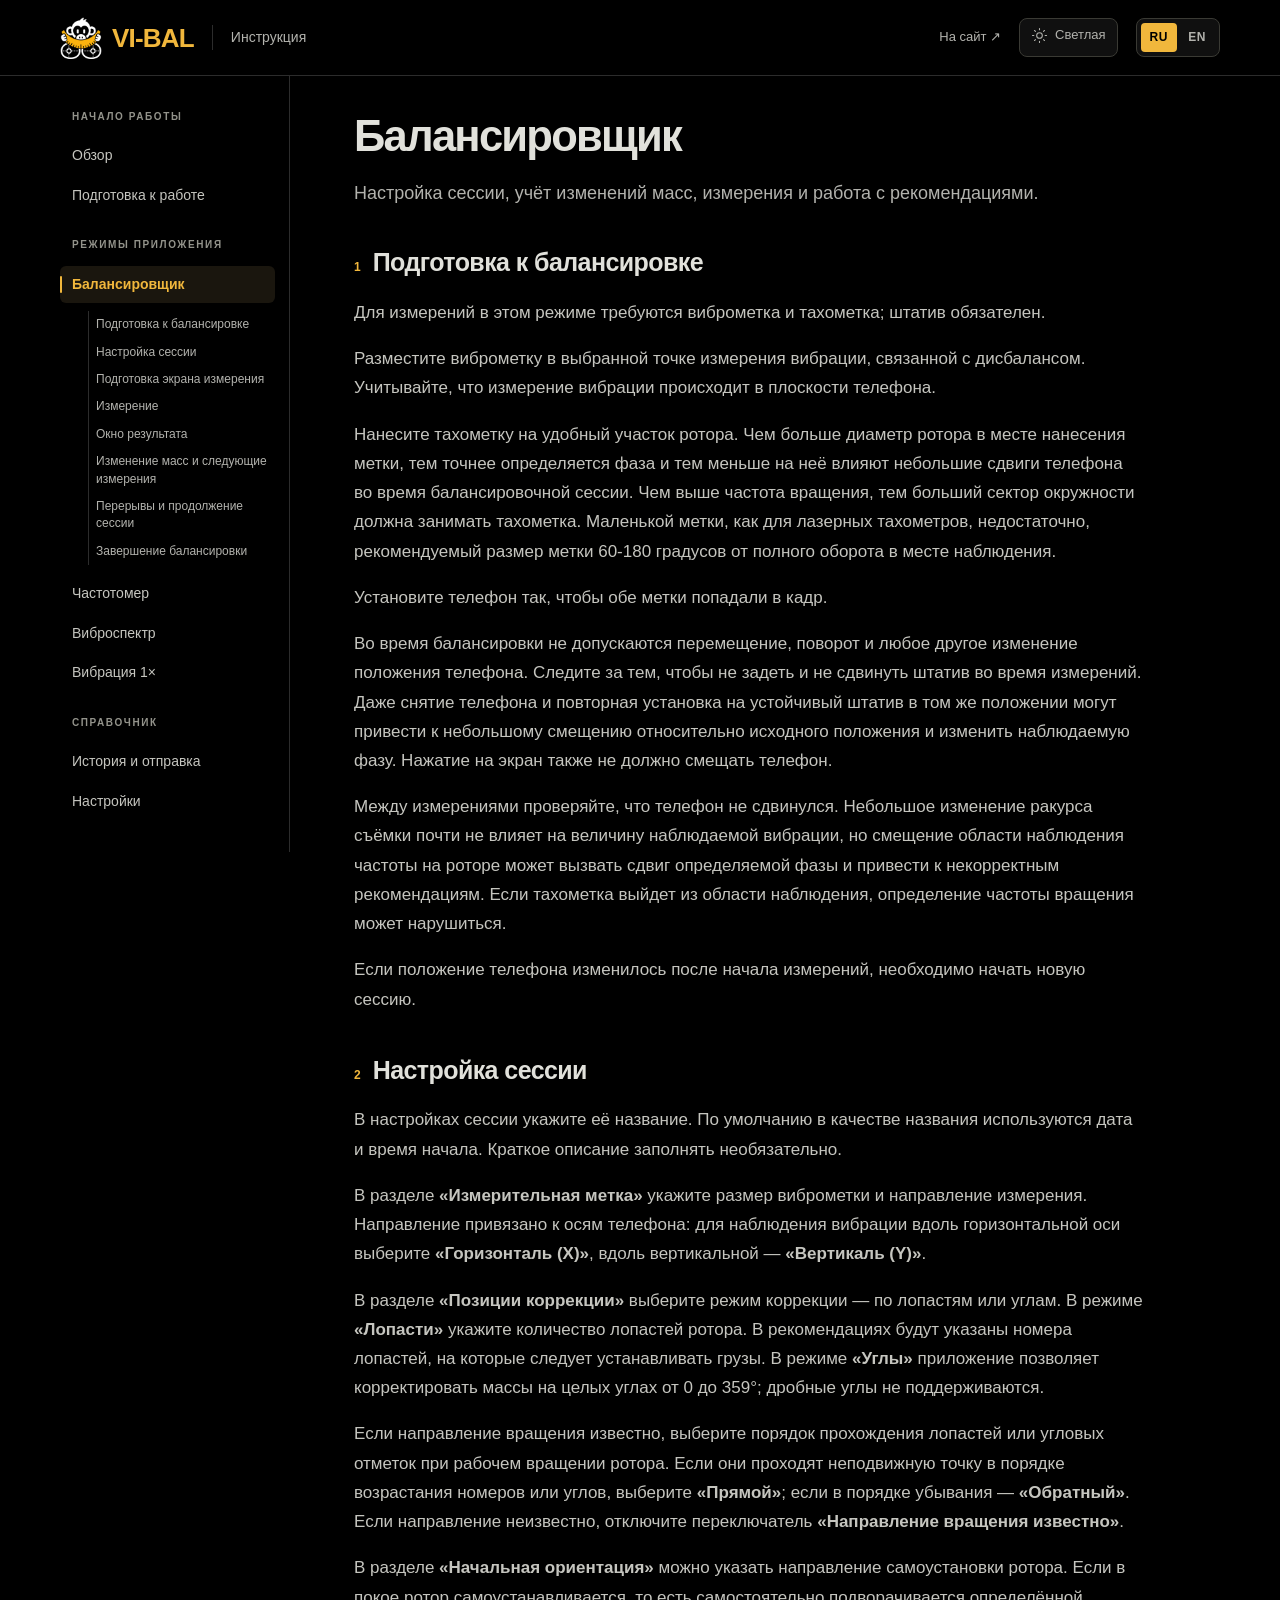
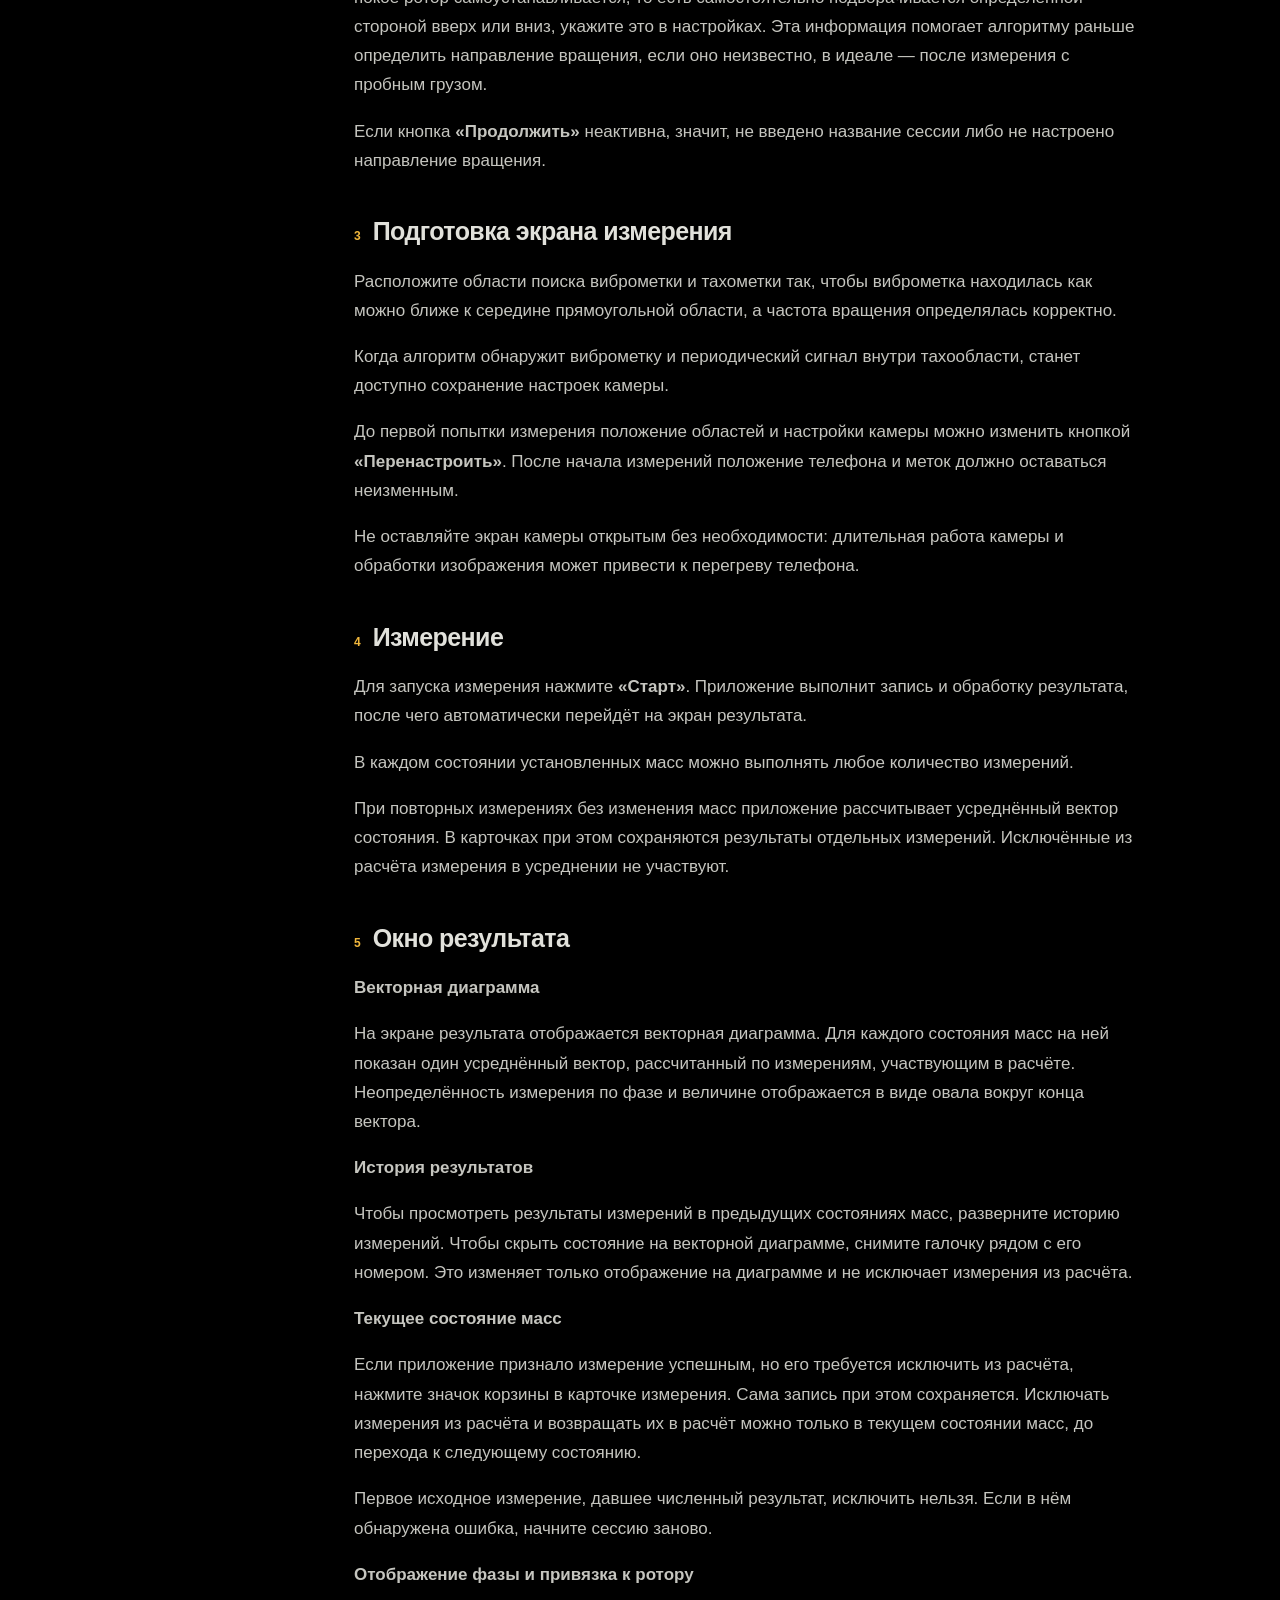
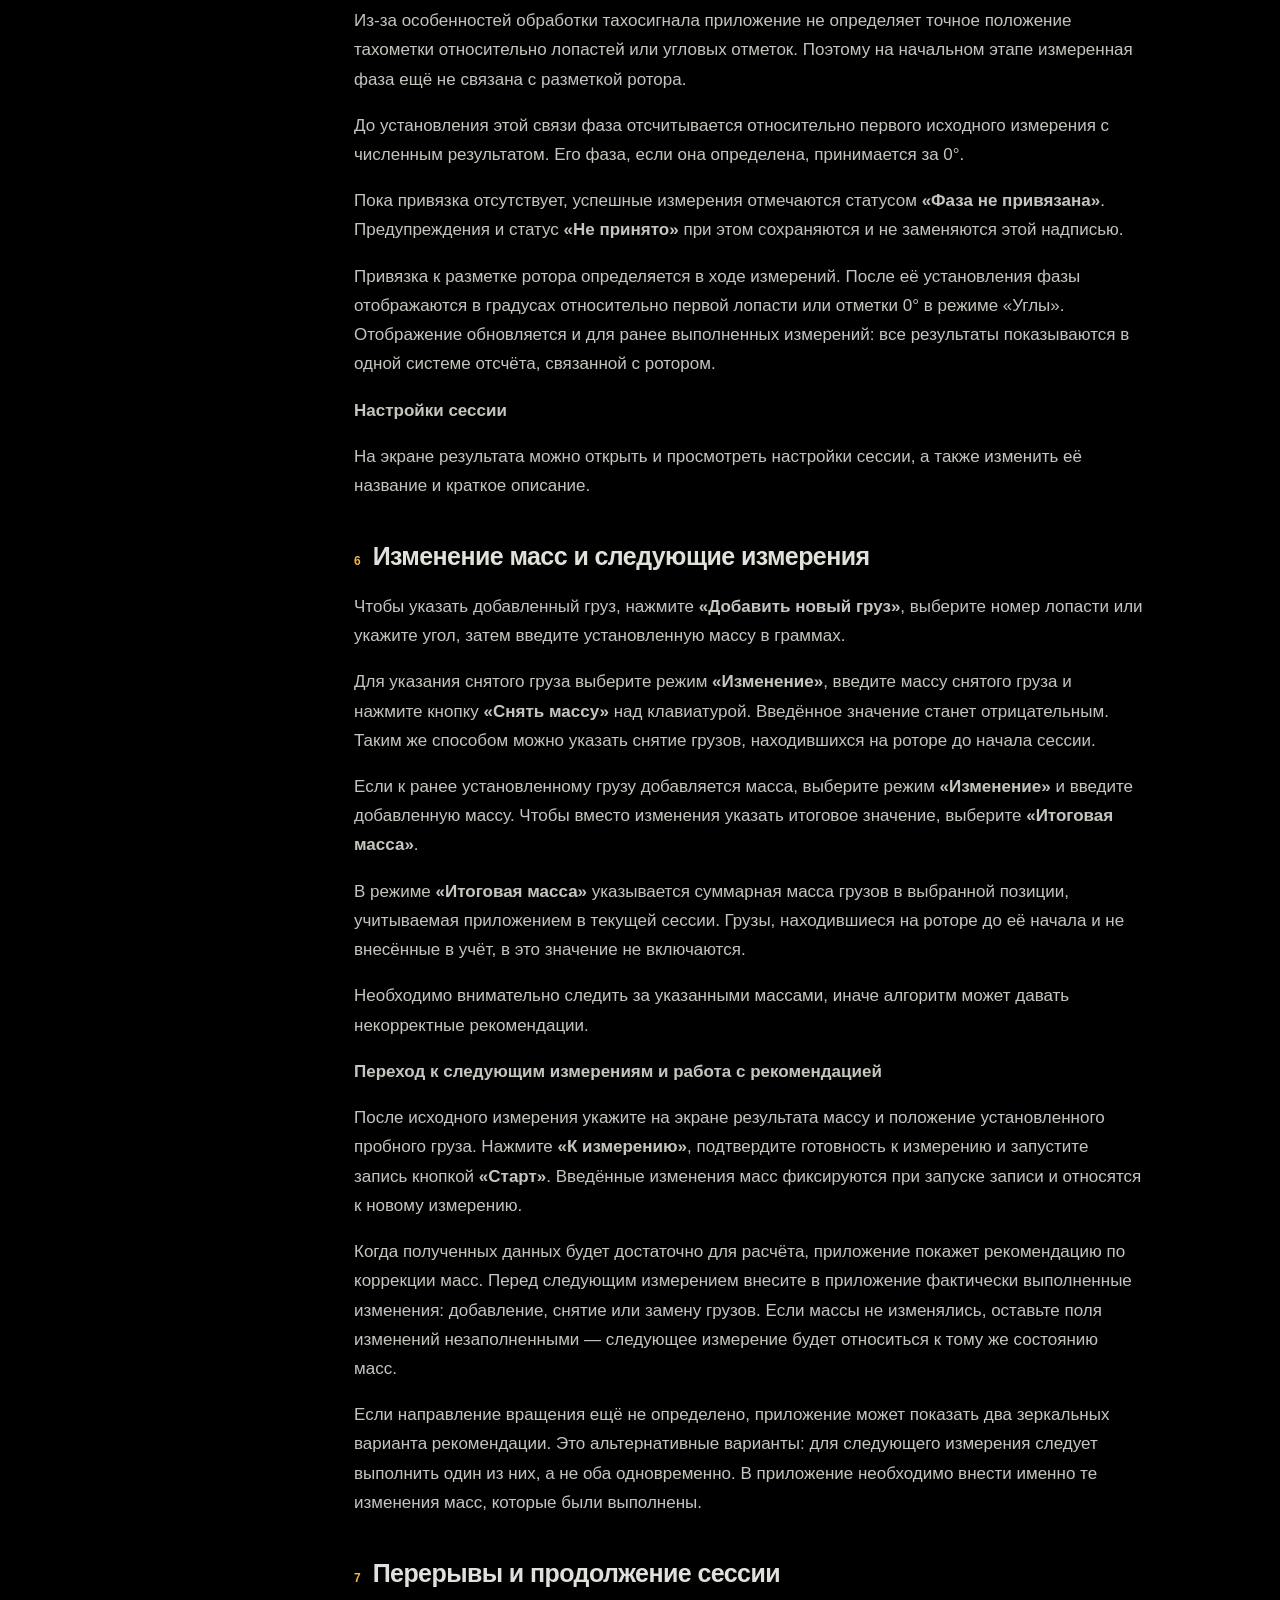
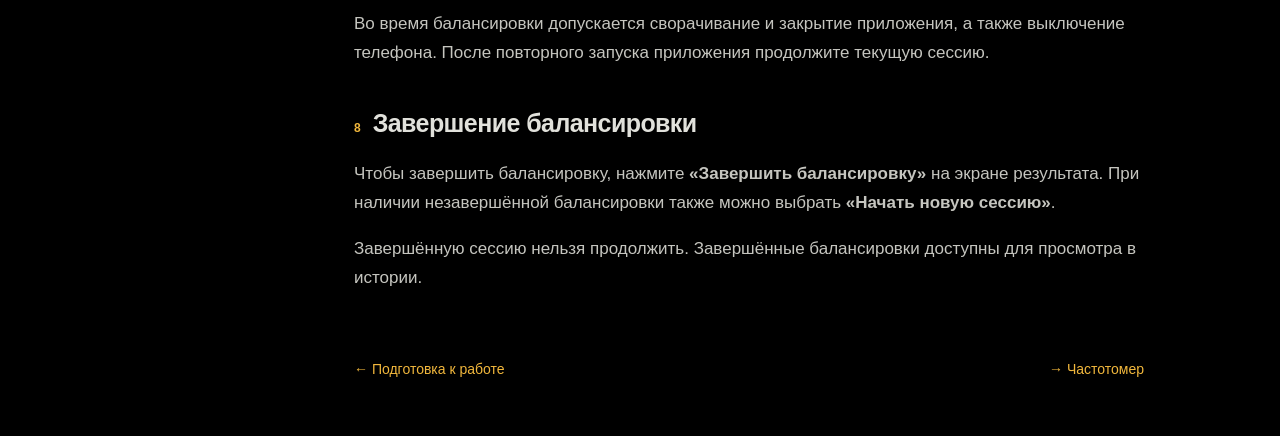
==== commit f9944b26: "Add files via upload" ====
--- a/guide/balancer.html
+++ b/guide/balancer.html
@@ -2,7 +2,7 @@
 <html lang="ru" data-language="ru" data-theme="dark">
 <head>
 <meta charset="utf-8"><meta name="viewport" content="width=device-width,initial-scale=1,viewport-fit=cover">
-<meta name="theme-color" content="#000000"><meta name="robots" content="noindex,nofollow">
+<meta name="theme-color" content="#000000">
 <meta name="description" content="Настройка сессии, учёт изменений масс, измерения и работа с рекомендациями.">
 <title>Балансировщик — VI-BAL</title>
 <script>window.VIBAL_GUIDE = {languages: ["ru", "en"], defaultLanguage: "ru", themes: ["dark", "light"], defaultTheme: "dark"};
@@ -26,7 +26,7 @@
 <div class="lang-switch" role="group" aria-label="Язык инструкции" data-label-ru="Язык инструкции" data-label-en="Guide language"><button type="button" data-language-button="ru" aria-pressed="true" lang="ru">RU</button><button type="button" data-language-button="en" aria-pressed="false" lang="en">EN</button></div>
 </div></div></header>
 <button type="button" id="menu-toggle" class="mobile-nav-toggle" aria-controls="contents" aria-expanded="false"><span data-lang="ru" lang="ru">Содержание инструкции</span><span data-lang="en" lang="en">Guide contents</span><span class="menu-indicator" aria-hidden="true">⌄</span></button>
-<div class="layout"><nav id="contents" class="sidebar" aria-label="Содержание" data-label-ru="Содержание" data-label-en="Contents"><div class="nav-group"><p class="sidebar-title"><span data-lang="ru" lang="ru">Начало работы</span><span data-lang="en" lang="en">Getting started</span></p><a class="chapter-link" href="index.html"><span data-lang="ru" lang="ru">Обзор</span><span data-lang="en" lang="en">Overview</span></a><a class="chapter-link" href="preparation.html"><span data-lang="ru" lang="ru">Подготовка к работе</span><span data-lang="en" lang="en">Getting started</span></a></div><div class="nav-group"><p class="sidebar-title"><span data-lang="ru" lang="ru">Режимы приложения</span><span data-lang="en" lang="en">App modes</span></p><a class="chapter-link" href="balancer.html" aria-current="page"><span data-lang="ru" lang="ru">Балансировщик</span><span data-lang="en" lang="en">Balancer</span></a><ul class="section-links"><li><a href="#preparation"><span data-lang="ru" lang="ru">Подготовка к балансировке</span><span data-lang="en" lang="en">Preparing for balancing</span></a></li><li><a href="#setup"><span data-lang="ru" lang="ru">Настройка сессии</span><span data-lang="en" lang="en">Session setup</span></a></li><li><a href="#camera"><span data-lang="ru" lang="ru">Подготовка экрана измерения</span><span data-lang="en" lang="en">Preparing the measurement screen</span></a></li><li><a href="#baseline"><span data-lang="ru" lang="ru">Измерение</span><span data-lang="en" lang="en">Measurement</span></a></li><li><a href="#results"><span data-lang="ru" lang="ru">Окно результата</span><span data-lang="en" lang="en">Result screen</span></a></li><li><a href="#weights"><span data-lang="ru" lang="ru">Изменение масс и следующие измерения</span><span data-lang="en" lang="en">Weight changes and subsequent measurements</span></a></li><li><a href="#breaks"><span data-lang="ru" lang="ru">Перерывы и продолжение сессии</span><span data-lang="en" lang="en">Pausing and resuming a session</span></a></li><li><a href="#finish"><span data-lang="ru" lang="ru">Завершение балансировки</span><span data-lang="en" lang="en">Finishing balancing</span></a></li></ul><a class="chapter-link" href="frequency-meter.html"><span data-lang="ru" lang="ru">Частотомер</span><span data-lang="en" lang="en">Frequency Meter</span></a><a class="chapter-link" href="vibration-spectrum.html"><span data-lang="ru" lang="ru">Виброспектр</span><span data-lang="en" lang="en">Vibration Spectrum</span></a><a class="chapter-link" href="vibration-1x.html"><span data-lang="ru" lang="ru">Вибрация 1×</span><span data-lang="en" lang="en">1× Vibration</span></a></div><div class="nav-group"><p class="sidebar-title"><span data-lang="ru" lang="ru">Справочник</span><span data-lang="en" lang="en">Reference</span></p><a class="chapter-link" href="history.html"><span data-lang="ru" lang="ru">История и отправка</span><span data-lang="en" lang="en">History and sharing</span></a><a class="chapter-link" href="settings.html"><span data-lang="ru" lang="ru">Настройки</span><span data-lang="en" lang="en">Settings</span></a></div><div class="nav-footer"><span data-lang="ru" lang="ru">Локальный черновик m010<br>VI-BAL 1.0 · сборка 3</span><span data-lang="en" lang="en">Local draft m010<br>VI-BAL 1.0 · build 3</span></div></nav>
+<div class="layout"><nav id="contents" class="sidebar" aria-label="Содержание" data-label-ru="Содержание" data-label-en="Contents"><div class="nav-group"><p class="sidebar-title"><span data-lang="ru" lang="ru">Начало работы</span><span data-lang="en" lang="en">Getting started</span></p><a class="chapter-link" href="index.html"><span data-lang="ru" lang="ru">Обзор</span><span data-lang="en" lang="en">Overview</span></a><a class="chapter-link" href="preparation.html"><span data-lang="ru" lang="ru">Подготовка к работе</span><span data-lang="en" lang="en">Getting started</span></a></div><div class="nav-group"><p class="sidebar-title"><span data-lang="ru" lang="ru">Режимы приложения</span><span data-lang="en" lang="en">App modes</span></p><a class="chapter-link" href="balancer.html" aria-current="page"><span data-lang="ru" lang="ru">Балансировщик</span><span data-lang="en" lang="en">Balancer</span></a><ul class="section-links"><li><a href="#preparation"><span data-lang="ru" lang="ru">Подготовка к балансировке</span><span data-lang="en" lang="en">Preparing for balancing</span></a></li><li><a href="#setup"><span data-lang="ru" lang="ru">Настройка сессии</span><span data-lang="en" lang="en">Session setup</span></a></li><li><a href="#camera"><span data-lang="ru" lang="ru">Подготовка экрана измерения</span><span data-lang="en" lang="en">Preparing the measurement screen</span></a></li><li><a href="#baseline"><span data-lang="ru" lang="ru">Измерение</span><span data-lang="en" lang="en">Measurement</span></a></li><li><a href="#results"><span data-lang="ru" lang="ru">Окно результата</span><span data-lang="en" lang="en">Result screen</span></a></li><li><a href="#weights"><span data-lang="ru" lang="ru">Изменение масс и следующие измерения</span><span data-lang="en" lang="en">Weight changes and subsequent measurements</span></a></li><li><a href="#breaks"><span data-lang="ru" lang="ru">Перерывы и продолжение сессии</span><span data-lang="en" lang="en">Pausing and resuming a session</span></a></li><li><a href="#finish"><span data-lang="ru" lang="ru">Завершение балансировки</span><span data-lang="en" lang="en">Finishing balancing</span></a></li></ul><a class="chapter-link" href="frequency-meter.html"><span data-lang="ru" lang="ru">Частотомер</span><span data-lang="en" lang="en">Frequency Meter</span></a><a class="chapter-link" href="vibration-spectrum.html"><span data-lang="ru" lang="ru">Виброспектр</span><span data-lang="en" lang="en">Vibration Spectrum</span></a><a class="chapter-link" href="vibration-1x.html"><span data-lang="ru" lang="ru">Вибрация 1×</span><span data-lang="en" lang="en">1× Vibration</span></a></div><div class="nav-group"><p class="sidebar-title"><span data-lang="ru" lang="ru">Справочник</span><span data-lang="en" lang="en">Reference</span></p><a class="chapter-link" href="history.html"><span data-lang="ru" lang="ru">История и отправка</span><span data-lang="en" lang="en">History and sharing</span></a><a class="chapter-link" href="settings.html"><span data-lang="ru" lang="ru">Настройки</span><span data-lang="en" lang="en">Settings</span></a></div></nav>
 <main id="main" class="main"><header class="page-header"><h1><span data-lang="ru" lang="ru">Балансировщик</span><span data-lang="en" lang="en">Balancer</span></h1><p class="page-description"><span data-lang="ru" lang="ru">Настройка сессии, учёт изменений масс, измерения и работа с рекомендациями.</span><span data-lang="en" lang="en">Session setup, recording weight changes, measurements and recommendations.</span></p></header>
 <section class="guide-section" id="preparation" aria-labelledby="heading-preparation"><h2 class="section-heading" id="heading-preparation"><span class="section-index">1</span> <span data-lang="ru" lang="ru">Подготовка к балансировке</span><span data-lang="en" lang="en">Preparing for balancing</span></h2><p data-content-kind="p"><span data-lang="ru" lang="ru">Для измерений в этом режиме требуются виброметка и тахометка; штатив обязателен.</span><span data-lang="en" lang="en">Measurements in this mode require a vibration marker and a tach mark; a tripod is mandatory.</span></p><p data-content-kind="p"><span data-lang="ru" lang="ru">Разместите виброметку в выбранной точке измерения вибрации, связанной с дисбалансом. Учитывайте, что измерение вибрации происходит в плоскости телефона.</span><span data-lang="en" lang="en">Place the vibration marker at the selected point for measuring vibration caused by unbalance. Keep in mind that vibration is measured in the plane of the phone.</span></p><p data-content-kind="p"><span data-lang="ru" lang="ru">Нанесите тахометку на удобный участок ротора. Чем больше диаметр ротора в месте нанесения метки, тем точнее определяется фаза и тем меньше на неё влияют небольшие сдвиги телефона во время балансировочной сессии. Чем выше частота вращения, тем больший сектор окружности должна занимать тахометка. Маленькой метки, как для лазерных тахометров, недостаточно, рекомендуемый размер метки 60-180 градусов от полного оборота в месте наблюдения.</span><span data-lang="en" lang="en">Apply the tach mark to a convenient part of the rotor. The larger the rotor diameter at the mark location, the more accurately the phase is determined and the less it is affected by small shifts of the phone during a balancing session. The higher the rotational frequency, the larger the sector of the circumference the tach mark must cover. A small mark of the kind used for laser tachometers is not sufficient; the recommended mark size is 60–180 degrees of a full turn at the observation point.</span></p><p data-content-kind="p"><span data-lang="ru" lang="ru">Установите телефон так, чтобы обе метки попадали в кадр.</span><span data-lang="en" lang="en">Position the phone so that both marks are in view.</span></p><p data-content-kind="p"><span data-lang="ru" lang="ru">Во время балансировки не допускаются перемещение, поворот и любое другое изменение положения телефона. Следите за тем, чтобы не задеть и не сдвинуть штатив во время измерений. Даже снятие телефона и повторная установка на устойчивый штатив в том же положении могут привести к небольшому смещению относительно исходного положения и изменить наблюдаемую фазу. Нажатие на экран также не должно смещать телефон.</span><span data-lang="en" lang="en">The phone must not be moved, rotated or repositioned in any way during balancing. Take care not to touch or shift the tripod during measurements. Even removing the phone and placing it back on a stable tripod in the same position can cause a small shift relative to its original position and change the observed phase. Tapping the screen must not move the phone either.</span></p><p data-content-kind="p"><span data-lang="ru" lang="ru">Между измерениями проверяйте, что телефон не сдвинулся. Небольшое изменение ракурса съёмки почти не влияет на величину наблюдаемой вибрации, но смещение области наблюдения частоты на роторе может вызвать сдвиг определяемой фазы и привести к некорректным рекомендациям. Если тахометка выйдет из области наблюдения, определение частоты вращения может нарушиться.</span><span data-lang="en" lang="en">Between measurements, check that the phone has not moved. A small change in viewing angle has almost no effect on the observed vibration magnitude, but shifting the frequency observation region on the rotor can shift the detected phase and lead to incorrect recommendations. If the tach mark leaves the observation region, rotational frequency detection may be disrupted.</span></p><p data-content-kind="p"><span data-lang="ru" lang="ru">Если положение телефона изменилось после начала измерений, необходимо начать новую сессию.</span><span data-lang="en" lang="en">If the phone position changes after measurements have started, you must start a new session.</span></p></section>
 <section class="guide-section" id="setup" aria-labelledby="heading-setup"><h2 class="section-heading" id="heading-setup"><span class="section-index">2</span> <span data-lang="ru" lang="ru">Настройка сессии</span><span data-lang="en" lang="en">Session setup</span></h2><p data-content-kind="p"><span data-lang="ru" lang="ru">В настройках сессии укажите её название. По умолчанию в качестве названия используются дата и время начала. Краткое описание заполнять необязательно.</span><span data-lang="en" lang="en">Enter a session title in the session settings. By default, the start date and time are used as the title. The short description is optional.</span></p><p data-content-kind="p"><span data-lang="ru" lang="ru">В разделе <strong>«Измерительная метка»</strong> укажите размер виброметки и направление измерения. Направление привязано к осям телефона: для наблюдения вибрации вдоль горизонтальной оси выберите <strong>«Горизонталь (X)»</strong>, вдоль вертикальной — <strong>«Вертикаль (Y)»</strong>.</span><span data-lang="en" lang="en">Under <strong>Measurement marker</strong>, specify the vibration marker size and measurement direction. The direction is tied to the phone’s axes: select <strong>Horizontal (X)</strong> to observe vibration along the horizontal axis, or <strong>Vertical (Y)</strong> for the vertical axis.</span></p><p data-content-kind="p"><span data-lang="ru" lang="ru">В разделе <strong>«Позиции коррекции»</strong> выберите режим коррекции — по лопастям или углам. В режиме <strong>«Лопасти»</strong> укажите количество лопастей ротора. В рекомендациях будут указаны номера лопастей, на которые следует устанавливать грузы. В режиме <strong>«Углы»</strong> приложение позволяет корректировать массы на целых углах от 0 до 359°; дробные углы не поддерживаются.</span><span data-lang="en" lang="en">Under <strong>Correction positions</strong>, select blade-based or angle-based correction. In <strong>Blades</strong> mode, specify the number of rotor blades. Recommendations will identify the blades on which weights should be installed. In <strong>Angles</strong> mode, the app allows weight corrections at integer angles from 0 to 359°; fractional angles are not supported.</span></p><p data-content-kind="p"><span data-lang="ru" lang="ru">Если направление вращения известно, выберите порядок прохождения лопастей или угловых отметок при рабочем вращении ротора. Если они проходят неподвижную точку в порядке возрастания номеров или углов, выберите <strong>«Прямой»</strong>; если в порядке убывания — <strong>«Обратный»</strong>. Если направление неизвестно, отключите переключатель <strong>«Направление вращения известно»</strong>.</span><span data-lang="en" lang="en">If the rotation direction is known, select the order in which blade numbers or angle markings pass a fixed point during normal rotor operation. Select <strong>Increasing</strong> if they pass in increasing numerical or angular order, or <strong>Decreasing</strong> if they pass in decreasing order. If the direction is unknown, turn off <strong>Rotation direction is known</strong>.</span></p><p data-content-kind="p"><span data-lang="ru" lang="ru">В разделе <strong>«Начальная ориентация»</strong> можно указать направление самоустановки ротора. Если в покое ротор самоустанавливается, то есть самостоятельно подворачивается определённой стороной вверх или вниз, укажите это в настройках. Эта информация помогает алгоритму раньше определить направление вращения, если оно неизвестно, в идеале — после измерения с пробным грузом.</span><span data-lang="en" lang="en">Under <strong>Initial orientation</strong>, you can specify the rotor’s self-settling orientation. If the rotor settles at rest, turning a particular side upwards or downwards on its own, indicate this in the settings. This information helps the algorithm determine an unknown rotation direction sooner, ideally after the trial-weight measurement.</span></p><p data-content-kind="p"><span data-lang="ru" lang="ru">Если кнопка <strong>«Продолжить»</strong> неактивна, значит, не введено название сессии либо не настроено направление вращения.</span><span data-lang="en" lang="en">If <strong>Continue</strong> is inactive, the session title has not been entered or the rotation direction has not been configured.</span></p></section>
